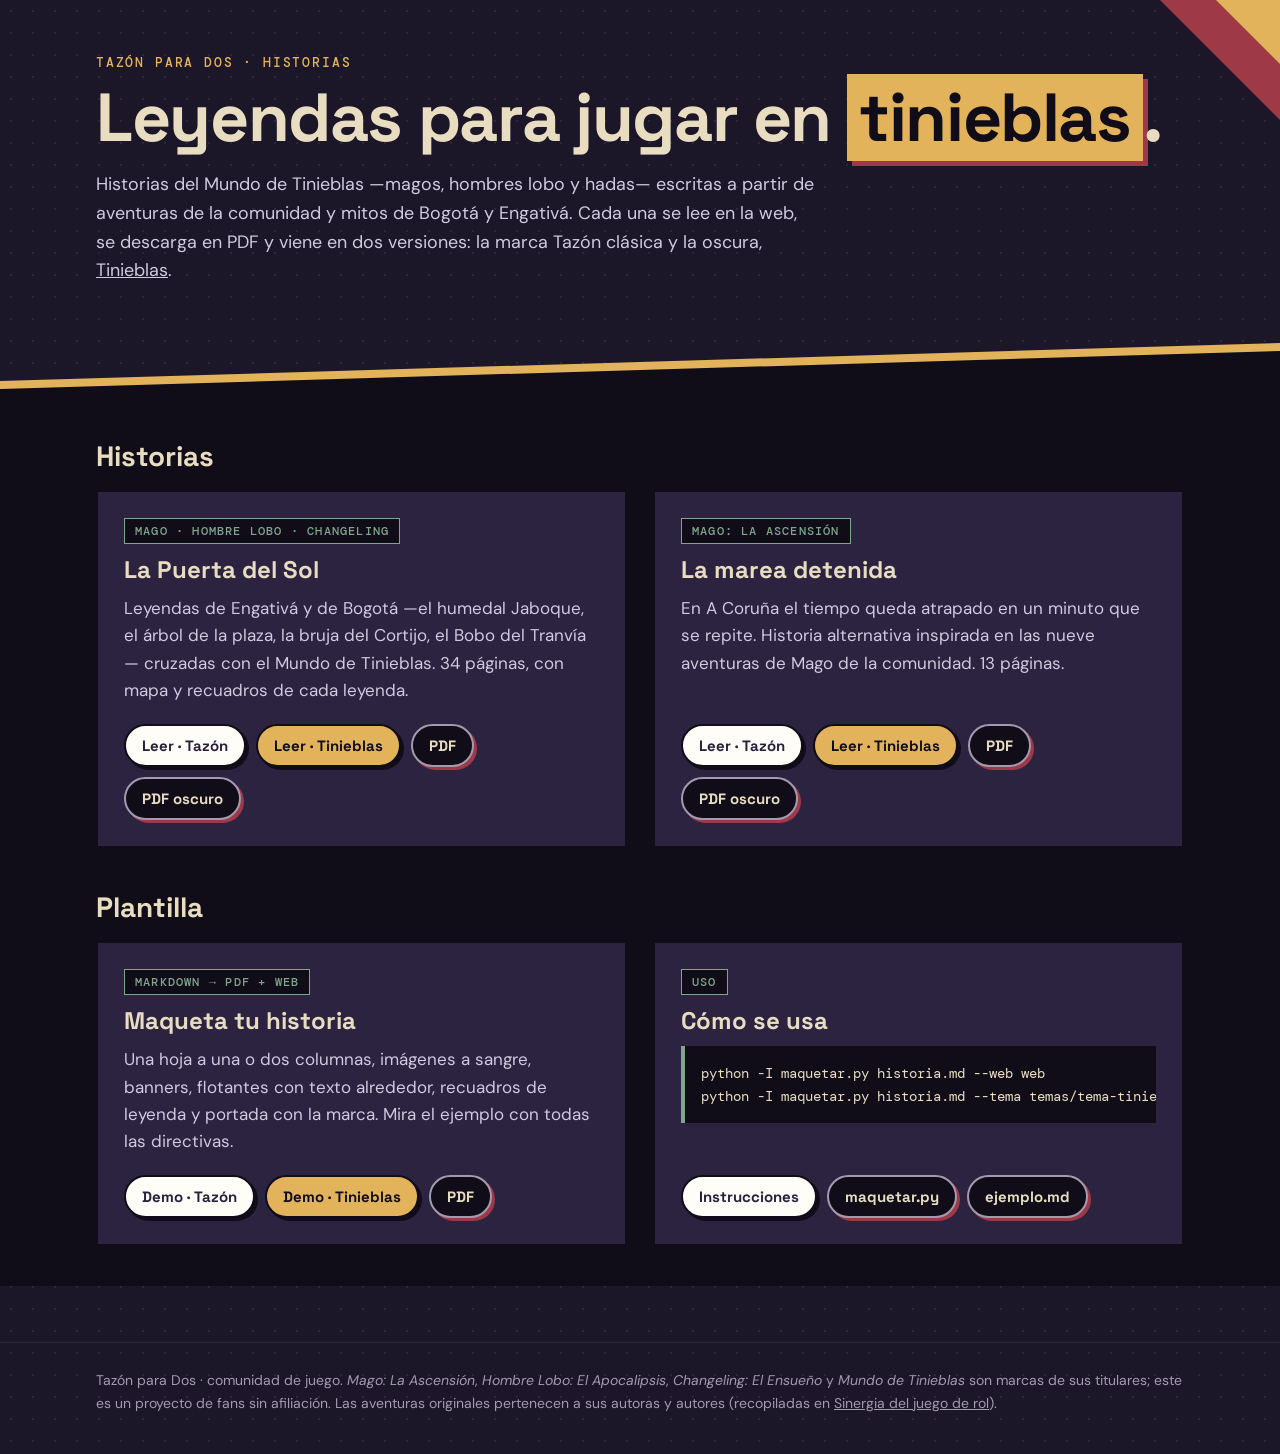
==== index.html @ b86c9973 "Historias Tazón para Dos: Engativá, Mago, plantilla y tema Tinieblas Co-Authored-By: Claude Opus 5.5" ====
<!doctype html>
<html lang="es">
<head>
<meta charset="utf-8">
<meta name="viewport" content="width=device-width, initial-scale=1">
<title>Historias Tazón para Dos</title>
<meta name="description" content="Historias del Mundo de Tinieblas y plantilla para maquetarlas, con la marca Tazón para Dos.">
<link rel="preconnect" href="https://fonts.googleapis.com">
<link href="https://fonts.googleapis.com/css2?family=DM+Mono:wght@400;500&family=DM+Sans:wght@400;600;700&family=Space+Grotesk:wght@600;700&display=swap" rel="stylesheet">
<style>
:root{--abismo:#110D18;--noche:#1C1629;--niebla:#2B2340;--pergamino:#E9DDC1;--luna:#CFCADF;--ceniza:#A39AB0;
  --musgo:#7FA68C;--sangre:#9E3A48;--coralc:#E07D84;--vela:#E3B35C;--ink:#28203B;--teal:#55C4BF;--coral:#EA6077;--sun:#F8CB67;--paper:#FFFDF8}
*{box-sizing:border-box}
body{margin:0;background:var(--noche);color:var(--luna);font:17px/1.6 "DM Sans",system-ui,sans-serif;
  background-image:radial-gradient(rgba(207,202,223,.09) 1.2px,transparent 1.3px);background-size:22px 22px}
a{color:inherit}
.wrap{max-width:1120px;margin:0 auto;padding:0 16px}
header{padding:56px 0 40px;position:relative;overflow:hidden}
header::after{content:"";position:absolute;top:0;right:0;border-style:solid;border-width:0 120px 120px 0;border-color:transparent var(--sangre) transparent transparent}
header::before{content:"";position:absolute;top:0;right:0;border-style:solid;border-width:0 64px 64px 0;border-color:transparent var(--vela) transparent transparent;z-index:1}
.eyebrow{font:500 13px/1 "DM Mono",monospace;letter-spacing:.14em;text-transform:uppercase;color:var(--vela)}
h1{font:700 clamp(38px,6vw,68px)/1.02 "Space Grotesk",sans-serif;color:var(--pergamino);margin:14px 0 16px;letter-spacing:-.02em}
h1 em{font-style:normal;background:var(--vela);color:var(--abismo);padding:0 .18em;box-shadow:5px 5px 0 var(--sangre)}
.lead{max-width:60ch;color:var(--luna);font-size:clamp(17px,1.4vw,19px)}
.diag{display:block;width:100%;height:46px}
h2{font:700 28px/1.1 "Space Grotesk",sans-serif;color:var(--pergamino);margin:44px 0 18px}
.grid{display:grid;grid-template-columns:repeat(auto-fit,minmax(300px,1fr));gap:26px}
.card{background:var(--niebla);border:2px solid var(--abismo);box-shadow:6px 6px 0 var(--abismo);padding:26px;display:flex;flex-direction:column;gap:12px}
.card h3{font:700 24px/1.15 "Space Grotesk",sans-serif;color:var(--pergamino);margin:0}
.card p{margin:0;color:var(--luna)}
.tag{align-self:flex-start;font:500 12px/1 "DM Mono",monospace;letter-spacing:.1em;text-transform:uppercase;padding:6px 10px;background:var(--abismo);color:var(--musgo);border:1px solid var(--musgo)}
.btns{display:flex;flex-wrap:wrap;gap:10px;margin-top:auto;padding-top:8px}
.btn{display:inline-block;text-decoration:none;font:700 15px/1 "Space Grotesk",sans-serif;padding:12px 16px;border-radius:999px;border:2px solid var(--abismo);box-shadow:3px 3px 0 var(--abismo)}
.btn:hover{transform:translate(-1px,-1px);box-shadow:4px 4px 0 var(--abismo)}
.b-claro{background:var(--paper);color:var(--ink)}
.b-oscuro{background:var(--vela);color:var(--abismo)}
.b-pdf{background:var(--abismo);color:var(--pergamino);border-color:var(--ceniza);box-shadow:3px 3px 0 var(--sangre)}
code,pre{font-family:"DM Mono",monospace;font-size:14px}
pre{background:var(--abismo);color:var(--pergamino);padding:16px;overflow-x:auto;border-left:4px solid var(--musgo);margin:0}
footer{margin-top:56px;padding:26px 0 40px;border-top:1px solid var(--niebla);color:var(--ceniza);font-size:14px}
</style>
</head>
<body>
<header><div class="wrap">
  <div class="eyebrow">Tazón para Dos · Historias</div>
  <h1>Leyendas para jugar en <em>tinieblas</em>.</h1>
  <p class="lead">Historias del Mundo de Tinieblas —magos, hombres lobo y hadas— escritas a partir de aventuras de la comunidad y mitos de Bogotá y Engativá. Cada una se lee en la web, se descarga en PDF y viene en dos versiones: la marca Tazón clásica y la oscura, <a href="https://thetrashkat.github.io/tazon-para-dos-tinieblas/">Tinieblas</a>.</p>
</div></header>
<svg class="diag" viewBox="0 0 1200 46" preserveAspectRatio="none" aria-hidden="true"><polygon points="0,46 1200,0 1200,46" fill="#110D18"/><polygon points="0,46 1200,8 1200,0 0,38" fill="#E3B35C"/></svg>
<main style="background:var(--abismo);padding:8px 0 40px"><div class="wrap">
  <h2>Historias</h2>
  <div class="grid">
    <article class="card">
      <span class="tag">Mago · Hombre Lobo · Changeling</span>
      <h3>La Puerta del Sol</h3>
      <p>Leyendas de Engativá y de Bogotá —el humedal Jaboque, el árbol de la plaza, la bruja del Cortijo, el Bobo del Tranvía— cruzadas con el Mundo de Tinieblas. 34 páginas, con mapa y recuadros de cada leyenda.</p>
      <div class="btns">
        <a class="btn b-claro" href="mitos-engativa/web/">Leer · Tazón</a>
        <a class="btn b-oscuro" href="mitos-engativa/tinieblas/">Leer · Tinieblas</a>
        <a class="btn b-pdf" href="mitos-engativa/la-puerta-del-sol.pdf">PDF</a>
        <a class="btn b-pdf" href="mitos-engativa/la-puerta-del-sol-tinieblas.pdf">PDF oscuro</a>
      </div>
    </article>
    <article class="card">
      <span class="tag">Mago: La Ascensión</span>
      <h3>La marea detenida</h3>
      <p>En A Coruña el tiempo queda atrapado en un minuto que se repite. Historia alternativa inspirada en las nueve aventuras de Mago de la comunidad. 13 páginas.</p>
      <div class="btns">
        <a class="btn b-claro" href="mago-la-ascension/web/">Leer · Tazón</a>
        <a class="btn b-oscuro" href="mago-la-ascension/tinieblas/">Leer · Tinieblas</a>
        <a class="btn b-pdf" href="mago-la-ascension/la-marea-detenida.pdf">PDF</a>
        <a class="btn b-pdf" href="mago-la-ascension/la-marea-detenida-tinieblas.pdf">PDF oscuro</a>
      </div>
    </article>
  </div>

  <h2>Plantilla</h2>
  <div class="grid">
    <article class="card">
      <span class="tag">Markdown → PDF + web</span>
      <h3>Maqueta tu historia</h3>
      <p>Una hoja a una o dos columnas, imágenes a sangre, banners, flotantes con texto alrededor, recuadros de leyenda y portada con la marca. Mira el ejemplo con todas las directivas.</p>
      <div class="btns">
        <a class="btn b-claro" href="plantilla/demo/">Demo · Tazón</a>
        <a class="btn b-oscuro" href="plantilla/demo-tinieblas/">Demo · Tinieblas</a>
        <a class="btn b-pdf" href="plantilla/ejemplo/ejemplo.pdf">PDF</a>
      </div>
    </article>
    <article class="card">
      <span class="tag">Uso</span>
      <h3>Cómo se usa</h3>
<pre>python -I maquetar.py historia.md --web web
python -I maquetar.py historia.md --tema temas/tema-tinieblas.css</pre>
      <div class="btns">
        <a class="btn b-claro" href="plantilla/README.md">Instrucciones</a>
        <a class="btn b-pdf" href="plantilla/maquetar.py">maquetar.py</a>
        <a class="btn b-pdf" href="plantilla/ejemplo/ejemplo.md">ejemplo.md</a>
      </div>
    </article>
  </div>
</div></main>
<footer><div class="wrap">Tazón para Dos · comunidad de juego. <em>Mago: La Ascensión</em>, <em>Hombre Lobo: El Apocalipsis</em>, <em>Changeling: El Ensueño</em> y <em>Mundo de Tinieblas</em> son marcas de sus titulares; este es un proyecto de fans sin afiliación. Las aventuras originales pertenecen a sus autoras y autores (recopiladas en <a href="https://www.sinergiaderol.com/aventuras.html">Sinergia del juego de rol</a>).</div></footer>
</body>
</html>
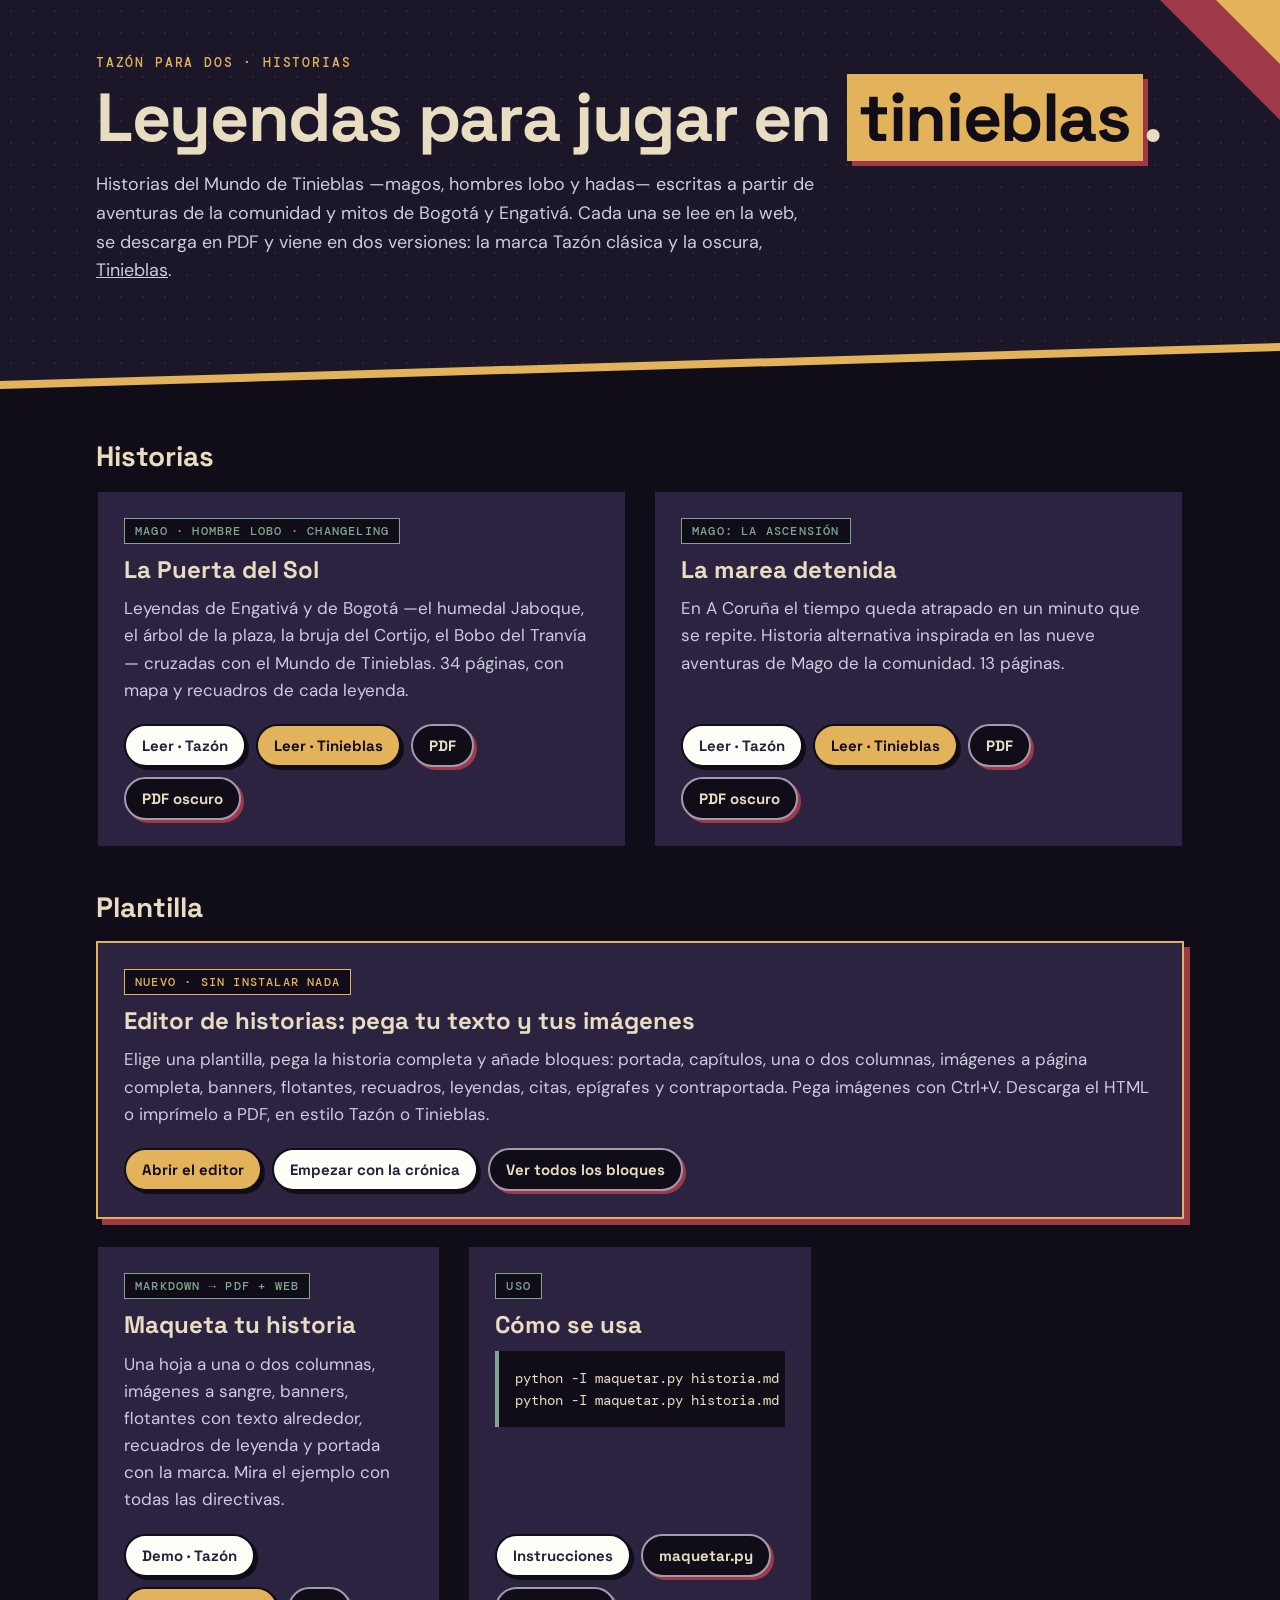
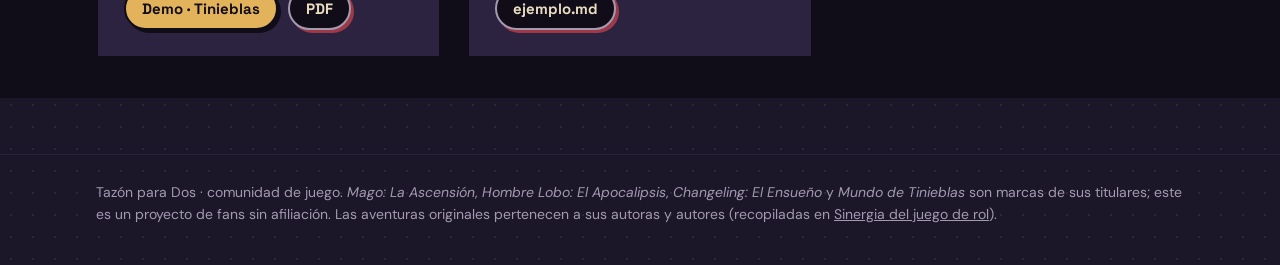
==== commit ee104d6c: "Editor de historias: pegar texto e imágenes, todas las plantillas, HTML y PDF Co-Authored-By: Claude" ====
--- a/index.html
+++ b/index.html
@@ -76,6 +76,16 @@
 
   <h2>Plantilla</h2>
   <div class="grid">
+    <article class="card" style="grid-column:1/-1;border-color:var(--vela);box-shadow:6px 6px 0 var(--sangre)">
+      <span class="tag" style="color:var(--vela);border-color:var(--vela)">Nuevo · sin instalar nada</span>
+      <h3>Editor de historias: pega tu texto y tus imágenes</h3>
+      <p>Elige una plantilla, pega la historia completa y añade bloques: portada, capítulos, una o dos columnas, imágenes a página completa, banners, flotantes, recuadros, leyendas, citas, epígrafes y contraportada. Pega imágenes con Ctrl+V. Descarga el HTML o imprímelo a PDF, en estilo Tazón o Tinieblas.</p>
+      <div class="btns">
+        <a class="btn b-oscuro" href="editor/">Abrir el editor</a>
+        <a class="btn b-claro" href="editor/#plantilla=cronica">Empezar con la crónica</a>
+        <a class="btn b-pdf" href="editor/#plantilla=todo">Ver todos los bloques</a>
+      </div>
+    </article>
     <article class="card">
       <span class="tag">Markdown → PDF + web</span>
       <h3>Maqueta tu historia</h3>
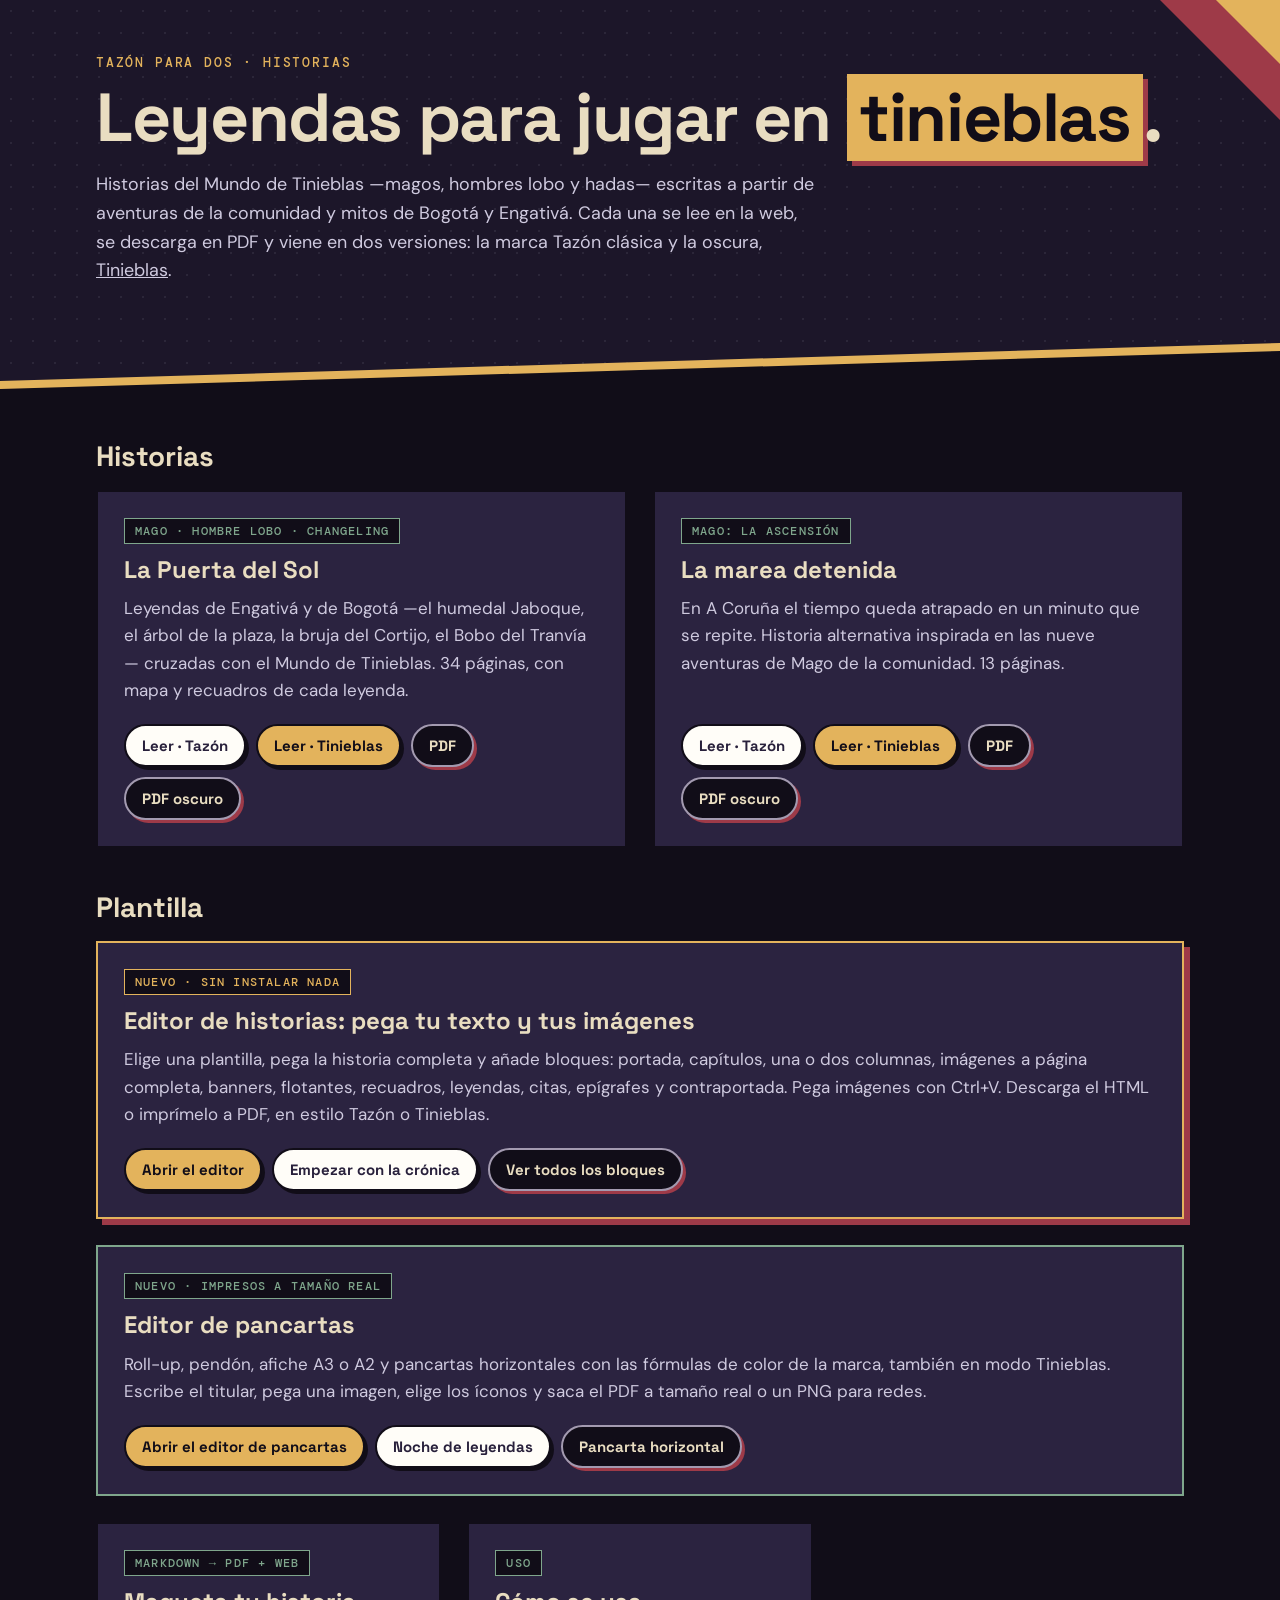
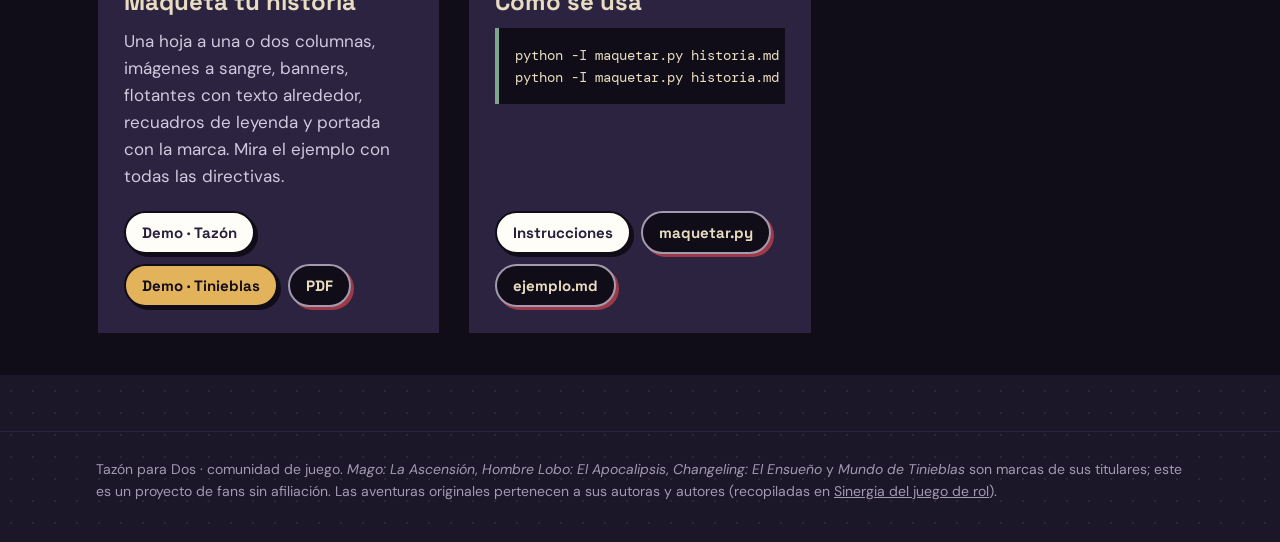
==== commit 663f431f: "Editor de pancartas (reutiliza el editor de historias) y divisores nuevos Co-Authored-By: Claude Opu" ====
--- a/index.html
+++ b/index.html
@@ -86,6 +86,16 @@
         <a class="btn b-pdf" href="editor/#plantilla=todo">Ver todos los bloques</a>
       </div>
     </article>
+    <article class="card" style="grid-column:1/-1;border-color:var(--musgo);box-shadow:6px 6px 0 var(--abismo)">
+      <span class="tag">Nuevo · impresos a tamaño real</span>
+      <h3>Editor de pancartas</h3>
+      <p>Roll-up, pendón, afiche A3 o A2 y pancartas horizontales con las fórmulas de color de la marca, también en modo Tinieblas. Escribe el titular, pega una imagen, elige los íconos y saca el PDF a tamaño real o un PNG para redes.</p>
+      <div class="btns">
+        <a class="btn b-oscuro" href="editor/pancarta.html">Abrir el editor de pancartas</a>
+        <a class="btn b-claro" href="editor/pancarta.html#plantilla=leyendas">Noche de leyendas</a>
+        <a class="btn b-pdf" href="editor/pancarta.html#plantilla=mesa">Pancarta horizontal</a>
+      </div>
+    </article>
     <article class="card">
       <span class="tag">Markdown → PDF + web</span>
       <h3>Maqueta tu historia</h3>
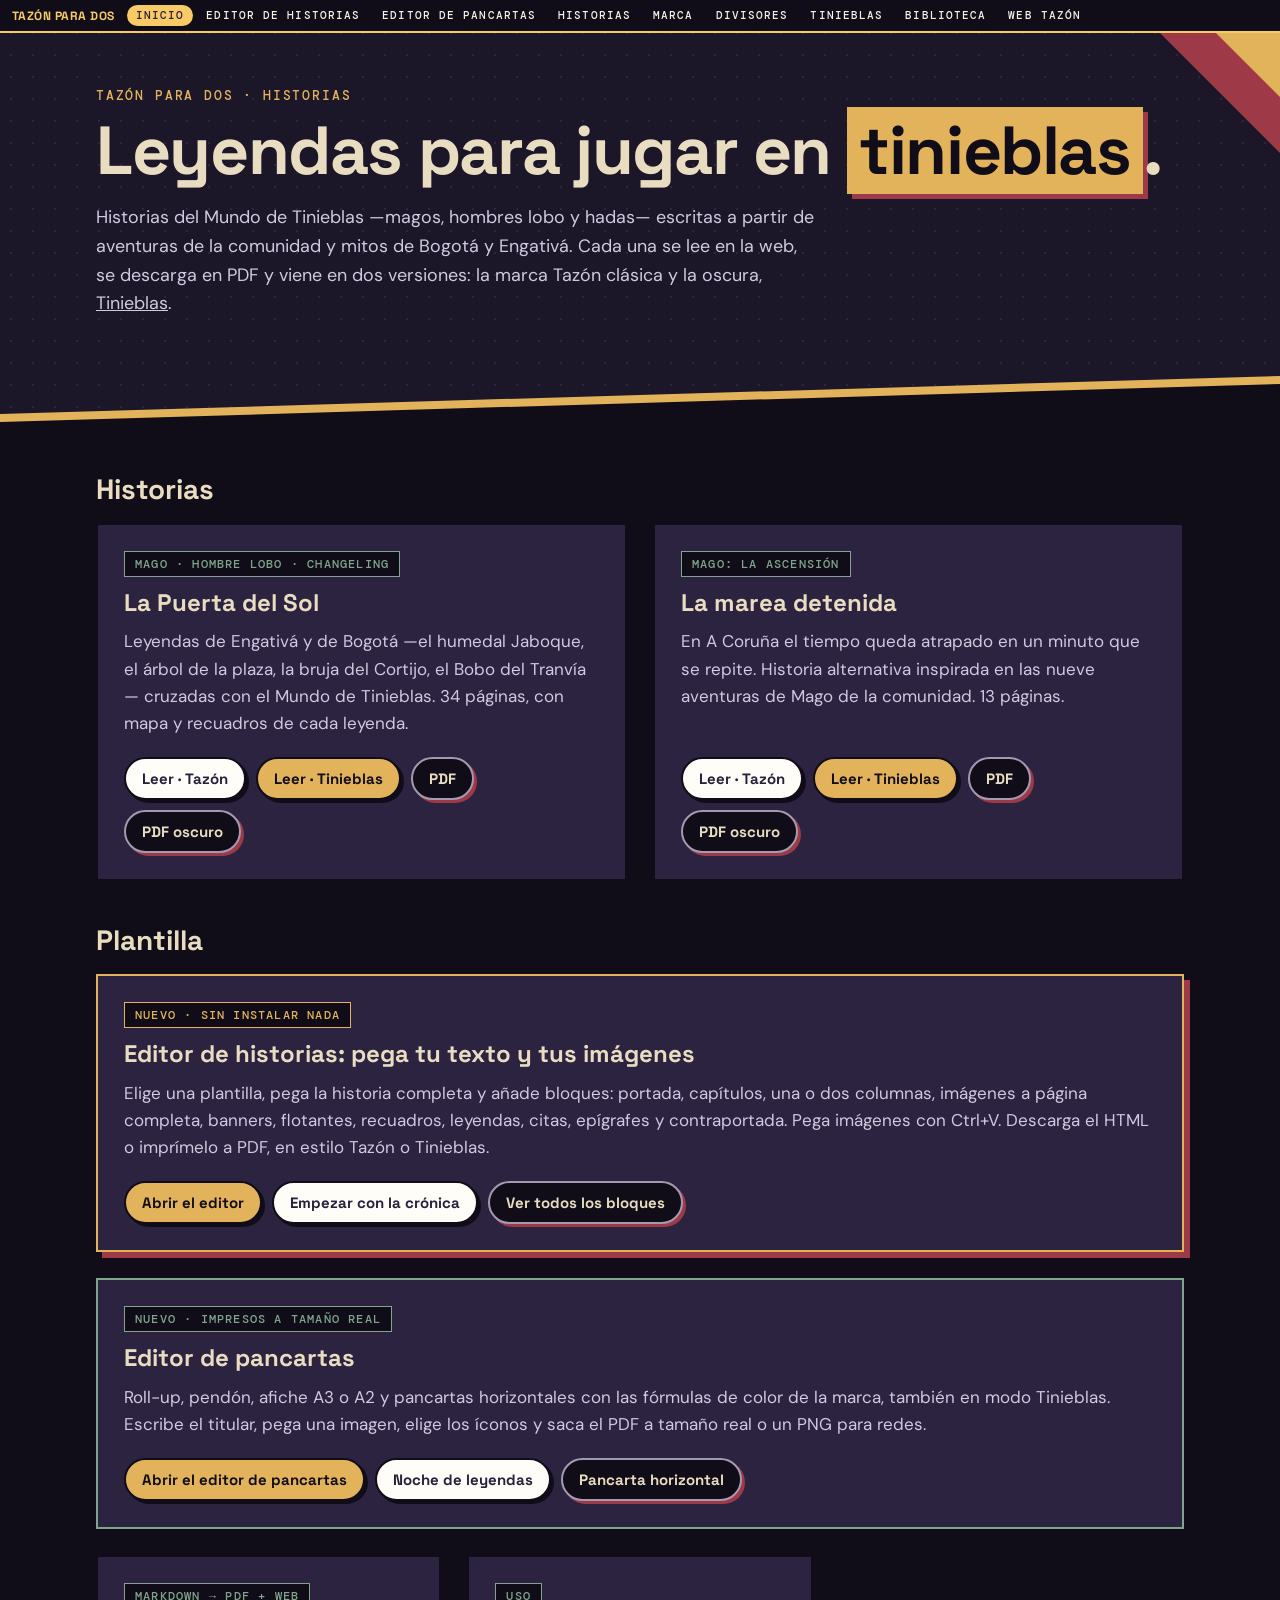
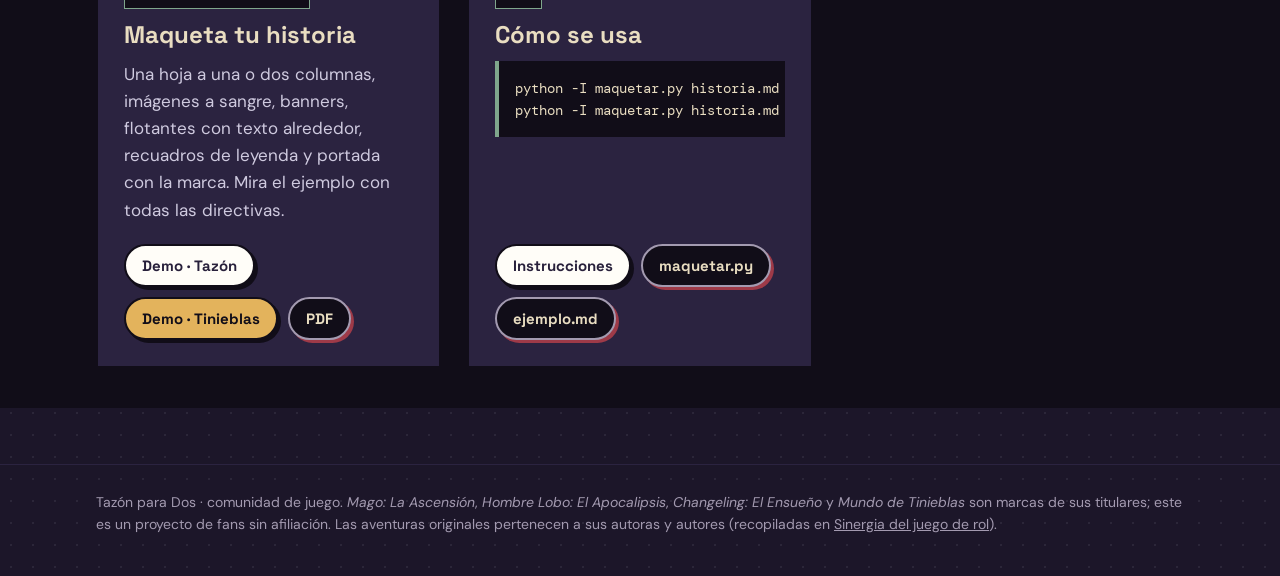
==== commit 942c13ee: "Navegación común: barra Tazón para Dos que une sitios, editores y kits Co-Authored-By: Claude Opus 5" ====
--- a/index.html
+++ b/index.html
@@ -40,7 +40,7 @@
 footer{margin-top:56px;padding:26px 0 40px;border-top:1px solid var(--niebla);color:var(--ceniza);font-size:14px}
 </style>
 </head>
-<body>
+<body><!--tpd-eco--><style>.tpd-eco{position:relative;z-index:40;display:flex;align-items:center;gap:4px;overflow-x:auto;scrollbar-width:none;background:#110D18;border-bottom:2px solid #F8CB67;padding:5px 12px;font:500 11px/1.2 'DM Mono',ui-monospace,monospace;letter-spacing:.1em;text-transform:uppercase;white-space:nowrap}.tpd-eco::-webkit-scrollbar{display:none}.tpd-eco b{color:#F8CB67;font:700 12px 'Space Grotesk',system-ui,sans-serif;letter-spacing:.04em;margin-right:8px}.tpd-eco a{color:#F7F2E8;text-decoration:none;padding:4px 9px;border-radius:999px;flex:none}.tpd-eco a:hover,.tpd-eco a:focus-visible{background:#2B2340;outline:none}.tpd-eco a[aria-current=page]{background:#F8CB67;color:#28203B}@media print{.tpd-eco{display:none!important}}</style><nav class="tpd-eco" aria-label="Tazón para Dos: sitios y herramientas"><b>TAZÓN PARA DOS</b><a href="https://thetrashkat.github.io/historias-tazon/" aria-current="page">Inicio</a><a href="https://thetrashkat.github.io/historias-tazon/editor/">Editor de historias</a><a href="https://thetrashkat.github.io/historias-tazon/editor/pancarta.html">Editor de pancartas</a><a href="https://thetrashkat.github.io/historias-tazon/#historias">Historias</a><a href="https://thetrashkat.github.io/tazon-para-dos-marca/">Marca</a><a href="https://thetrashkat.github.io/tazon-para-dos-marca/divisores.html">Divisores</a><a href="https://thetrashkat.github.io/tazon-para-dos-tinieblas/">Tinieblas</a><a href="https://thetrashkat.github.io/biblioteca-aventuras/">Biblioteca</a><a href="https://thetrashkat.github.io/tazon-para-dos-web/">Web Tazón</a></nav><!--/tpd-eco-->
 <header><div class="wrap">
   <div class="eyebrow">Tazón para Dos · Historias</div>
   <h1>Leyendas para jugar en <em>tinieblas</em>.</h1>
@@ -48,7 +48,7 @@
 </div></header>
 <svg class="diag" viewBox="0 0 1200 46" preserveAspectRatio="none" aria-hidden="true"><polygon points="0,46 1200,0 1200,46" fill="#110D18"/><polygon points="0,46 1200,8 1200,0 0,38" fill="#E3B35C"/></svg>
 <main style="background:var(--abismo);padding:8px 0 40px"><div class="wrap">
-  <h2>Historias</h2>
+  <h2 id="historias">Historias</h2>
   <div class="grid">
     <article class="card">
       <span class="tag">Mago · Hombre Lobo · Changeling</span>
